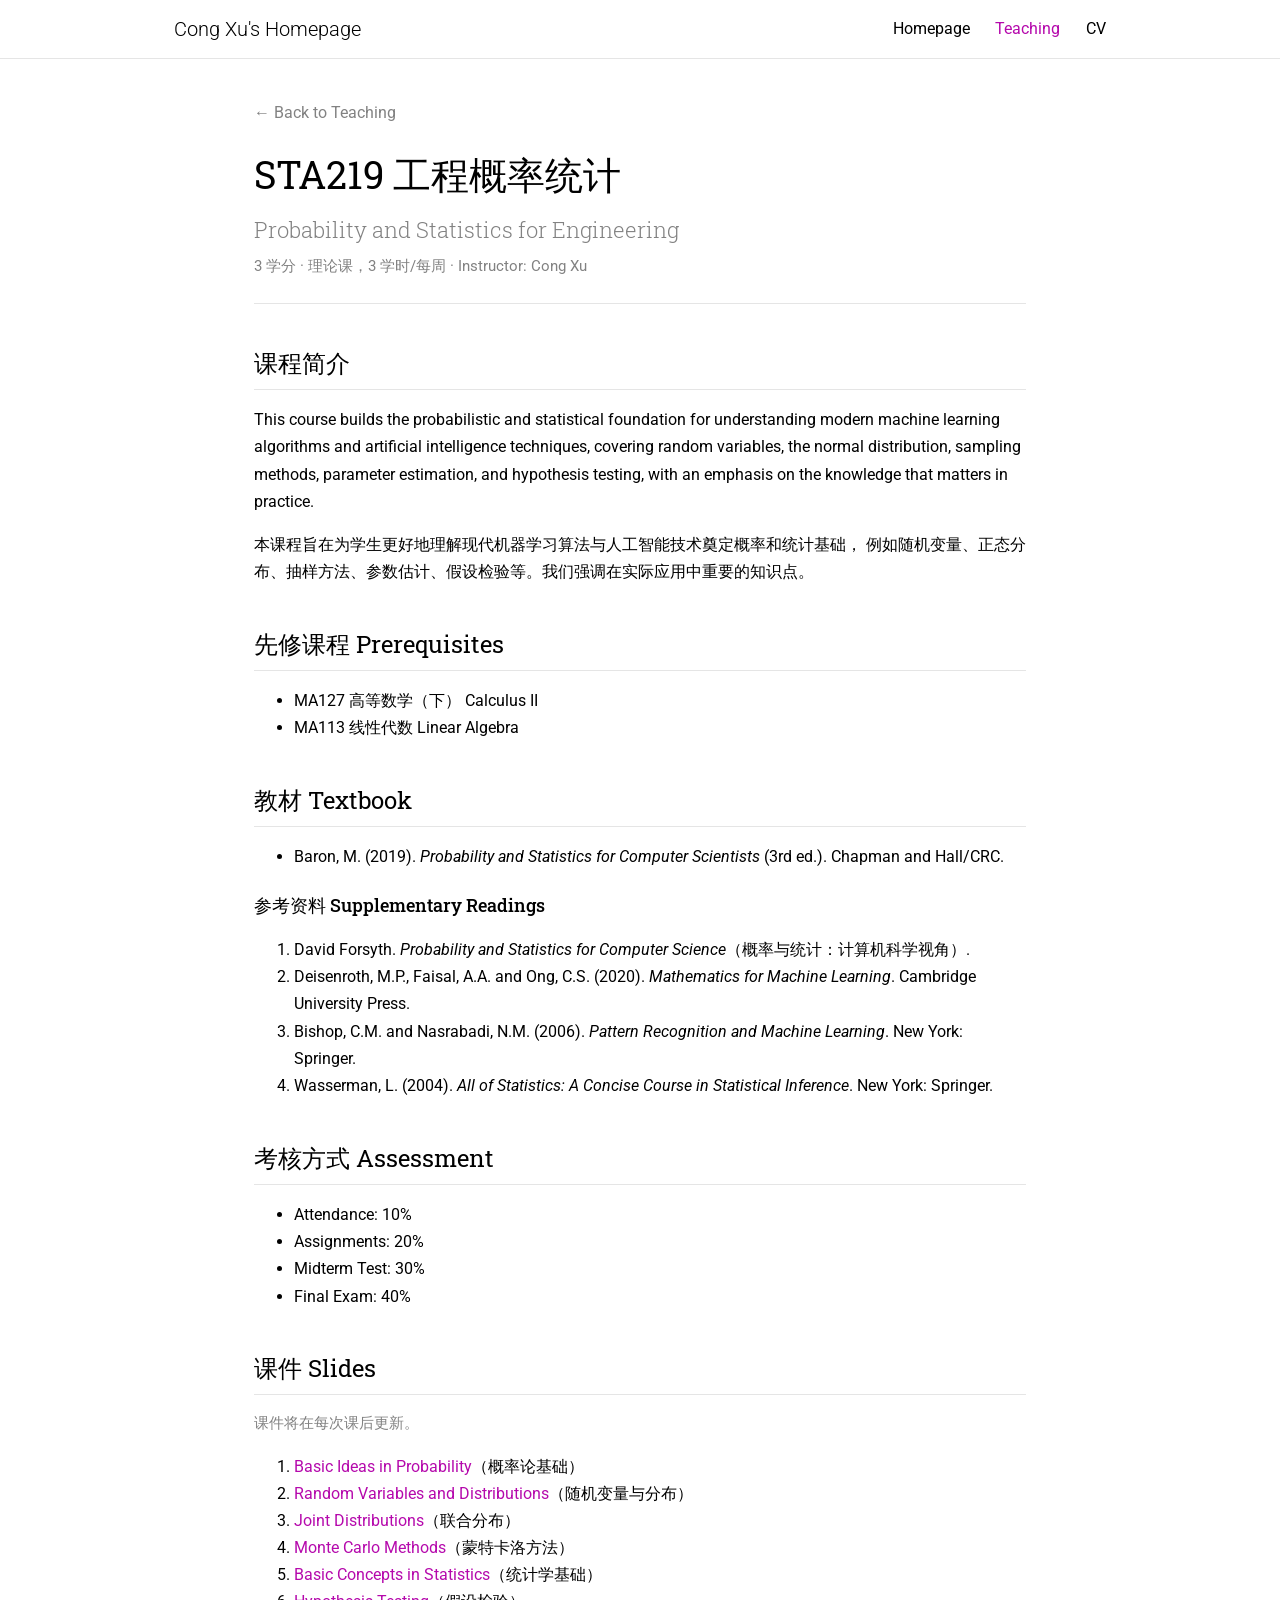
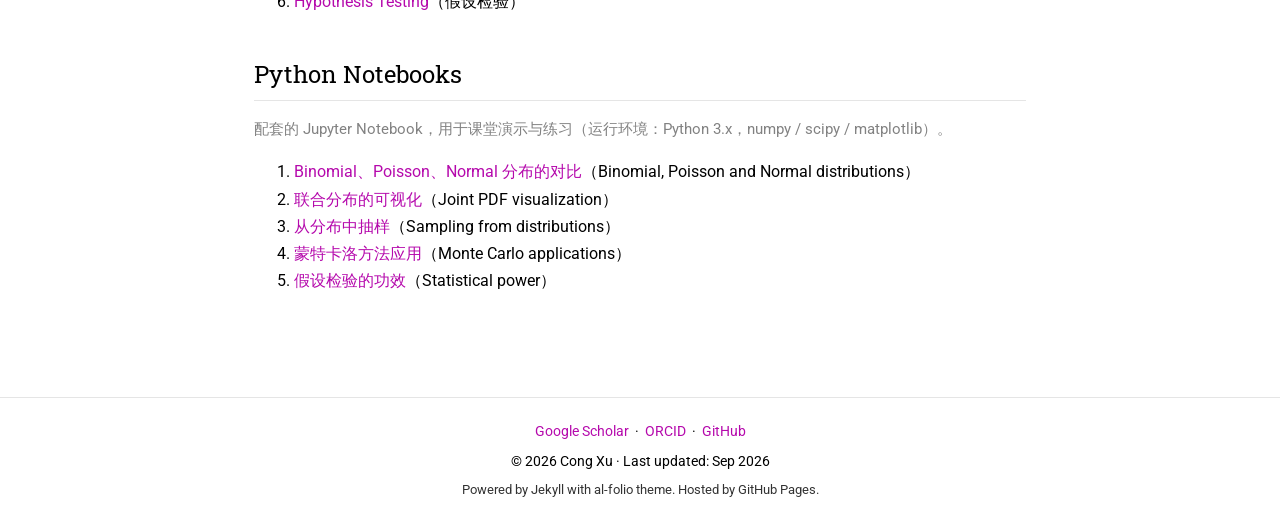
==== teaching/course-sta219.html @ d45e4062 "Publish academic homepage (Homepage / Teaching / CV)" ====
<!DOCTYPE html>
<html lang="en">
<head>
  <meta charset="UTF-8">
  <meta name="viewport" content="width=device-width, initial-scale=1.0">
  <title>STA219 — Probability and Statistics for Engineering — Cong Xu</title>
  <link rel="stylesheet" href="https://fonts.googleapis.com/css?family=Roboto:300,400,500,700|Roboto+Slab:300,400,500,700&amp;display=swap">
  <link rel="stylesheet" href="../assets/css/style.css">
</head>
<body>

  <nav class="site-nav">
    <div class="nav-container">
      <a class="nav-brand" href="../index.html">Cong Xu's Homepage</a>
      <button class="nav-toggle" aria-label="Toggle navigation">&#9776;</button>
      <ul class="nav-links">
        <li><a href="../index.html">Homepage</a></li>
        <li><a href="../teaching.html" class="active">Teaching</a></li>
        <li><a href="../cv.html">CV</a></li>
      </ul>
    </div>
  </nav>

  <main class="page-content">
    <div class="container container-narrow">

      <p class="breadcrumb"><a href="../teaching.html">&larr; Back to Teaching</a></p>

      <header class="course-header">
        <h1 class="page-title">STA219 工程概率统计 <span class="course-title-en">Probability and Statistics for Engineering</span></h1>
        <p class="course-meta">3 学分 &middot; 理论课，3 学时/每周 &middot; Instructor: Cong Xu</p>
      </header>

      <hr>

      <!-- ============ 课程简介（中英双语，仿 al-folio 排版） ============ -->
      <section class="section">
        <h2>课程简介</h2>
        <p>
          This course builds the probabilistic and statistical foundation for understanding
          modern machine learning algorithms and artificial intelligence techniques, covering
          random variables, the normal distribution, sampling methods, parameter estimation,
          and hypothesis testing, with an emphasis on the knowledge that matters in practice.
        </p>
        <p>
          本课程旨在为学生更好地理解现代机器学习算法与人工智能技术奠定概率和统计基础，
          例如随机变量、正态分布、抽样方法、参数估计、假设检验等。我们强调在实际应用中重要的知识点。
        </p>
      </section>

      <!-- ============ 先修课程 ============ -->
      <section class="section">
        <h2>先修课程 Prerequisites</h2>
        <ul>
          <li>MA127 高等数学（下） Calculus II</li>
          <li>MA113 线性代数 Linear Algebra</li>
        </ul>
      </section>

      <!-- ============ 教材 ============ -->
      <section class="section">
        <h2>教材 Textbook</h2>
        <ul>
          <li>Baron, M. (2019). <em>Probability and Statistics for Computer Scientists</em> (3rd ed.). Chapman and Hall/CRC.</li>
        </ul>

        <h3>参考资料 Supplementary Readings</h3>
        <ol>
          <li>David Forsyth. <em>Probability and Statistics for Computer Science</em>（概率与统计：计算机科学视角）.</li>
          <li>Deisenroth, M.P., Faisal, A.A. and Ong, C.S. (2020). <em>Mathematics for Machine Learning</em>. Cambridge University Press.</li>
          <li>Bishop, C.M. and Nasrabadi, N.M. (2006). <em>Pattern Recognition and Machine Learning</em>. New York: Springer.</li>
          <li>Wasserman, L. (2004). <em>All of Statistics: A Concise Course in Statistical Inference</em>. New York: Springer.</li>
        </ol>
      </section>

      <!-- ============ 考核方式 ============ -->
      <section class="section">
        <h2>考核方式 Assessment</h2>
        <ul>
          <li>Attendance: 10%</li>
          <li>Assignments: 20%</li>
          <li>Midterm Test: 30%</li>
          <li>Final Exam: 40%</li>
        </ul>
      </section>

      <!-- ============ 课件（有序列表，仿 STA203 风格） ============ -->
      <section class="section">
        <h2>课件 Slides</h2>
        <p class="hint">课件将在每次课后更新。</p>
        <ol>
          <li><a href="slides/sta219/chapter1.pdf">Basic Ideas in Probability</a>（概率论基础）</li>
          <li><a href="slides/sta219/chapter2.pdf">Random Variables and Distributions</a>（随机变量与分布）</li>
          <li><a href="slides/sta219/chapter3.pdf">Joint Distributions</a>（联合分布）</li>
          <li><a href="slides/sta219/chapter4.pdf">Monte Carlo Methods</a>（蒙特卡洛方法）</li>
          <li><a href="slides/sta219/chapter5.pdf">Basic Concepts in Statistics</a>（统计学基础）</li>
          <li><a href="slides/sta219/chapter6.pdf">Hypothesis Testing</a>（假设检验）</li>
        </ol>
      </section>

      <!-- ============ Python Notebooks（有序列表） ============ -->
      <section class="section">
        <h2>Python Notebooks</h2>
        <p class="hint">配套的 Jupyter Notebook，用于课堂演示与练习（运行环境：Python 3.x，numpy / scipy / matplotlib）。</p>
        <ol>
          <li><a href="notebooks/sta219/BinomialPoissonNormal.ipynb">Binomial、Poisson、Normal 分布的对比</a>（Binomial, Poisson and Normal distributions）</li>
          <li><a href="notebooks/sta219/JointPDFVisualization.ipynb">联合分布的可视化</a>（Joint PDF visualization）</li>
          <li><a href="notebooks/sta219/SamplingFromDistributions.ipynb">从分布中抽样</a>（Sampling from distributions）</li>
          <li><a href="notebooks/sta219/MonteCarloApplications.ipynb">蒙特卡洛方法应用</a>（Monte Carlo applications）</li>
          <li><a href="notebooks/sta219/StatisticalPower.ipynb">假设检验的功效</a>（Statistical power）</li>
        </ol>
      </section>

    </div>
  </main>

  <footer class="site-footer">
    <div class="container">
      <p class="footer-links">
        <a href="https://scholar.google.com/citations?user=wXfyWHMAAAAJ&amp;hl=en" target="_blank" rel="noopener">Google Scholar</a> &nbsp;·&nbsp;
        <a href="https://orcid.org/0000-0002-8047-0488" target="_blank" rel="noopener">ORCID</a> &nbsp;·&nbsp;
        <a href="http://github.com/helenxu" target="_blank" rel="noopener">GitHub</a>
      </p>
      <p>© 2026 Cong Xu · Last updated: Sep 2026</p>
      <p class="footer-powered">Powered by Jekyll with al-folio theme. Hosted by GitHub Pages.</p>
    </div>
  </footer>

  <script src="../assets/js/main.js"></script>
</body>
</html>
---- assets/css/style.css ----
/* =========================================================
   学术个人主页样式 · 简洁学术风（参考 al-folio）
   ========================================================= */

:root {
  /* 配色与字体参考 al-folio 主题（zhuosongz.github.io） */
  --accent: #b509ac;              /* al-folio --global-theme-color */
  --accent-bg: rgba(181, 9, 172, 0.05);
  --text: #000000;                /* al-folio --global-text-color */
  --text-muted: #828282;          /* al-folio --global-text-color-light */
  --bg: #ffffff;
  --bg-light: #f8f9fa;
  --border: rgba(0, 0, 0, 0.1);   /* al-folio --global-divider-color */
  --shadow: 0 2px 8px rgba(0, 0, 0, 0.08);
  --radius: 6px;
  --max-width: 980px;

  --font-body: "Roboto", -apple-system, BlinkMacSystemFont, "Helvetica Neue",
               Arial, "PingFang SC", "Microsoft YaHei", sans-serif;
  --font-heading: "Roboto Slab", "Roboto", -apple-system, "PingFang SC",
                  "Microsoft YaHei", serif;
}

* { box-sizing: border-box; }

html { scroll-behavior: smooth; }

body {
  margin: 0;
  font-family: var(--font-body);
  font-weight: 400;
  color: var(--text);
  background: var(--bg);
  line-height: 1.7;
  font-size: 16px;
}

h1, h2, h3, h4, h5, h6 {
  font-family: var(--font-heading);
  font-weight: 400;
  color: var(--text);
}

p, li { color: var(--text); }

a { color: var(--accent); text-decoration: none; }
a:hover { color: var(--accent); text-decoration: underline; }

.container {
  max-width: var(--max-width);
  margin: 0 auto;
  padding: 0 1.5rem;
}

.container-narrow { max-width: 820px; }

/* ============ 导航栏 ============ */
.site-nav {
  border-bottom: 1px solid var(--border);
  background: var(--bg);
  position: sticky;
  top: 0;
  z-index: 100;
}

.nav-container {
  max-width: var(--max-width);
  margin: 0 auto;
  padding: 0 1.5rem;
  display: flex;
  align-items: center;
  justify-content: space-between;
  height: 58px;
}

.nav-brand {
  font-size: 1.25rem;
  color: var(--text);
  font-weight: 300;
  white-space: nowrap;
}
.nav-brand:hover { text-decoration: none; color: var(--text); }

.nav-links {
  display: flex;
  list-style: none;
  margin: 0;
  padding: 0;
  gap: 1.6rem;
}

.nav-links a {
  color: var(--text);
  font-size: 0.98rem;
}
.nav-links a:hover { color: var(--accent); text-decoration: none; }
.nav-links a.active { color: var(--accent); }

/* 移动端折叠 */
.nav-toggle {
  display: none;
  background: none;
  border: none;
  font-size: 1.4rem;
  cursor: pointer;
  color: var(--text);
}

@media (max-width: 640px) {
  .nav-toggle { display: block; }
  .nav-links {
    display: none;
    position: absolute;
    top: 58px;
    left: 0;
    right: 0;
    flex-direction: column;
    background: var(--bg);
    border-bottom: 1px solid var(--border);
    padding: 1rem 1.5rem;
    gap: 0.8rem;
  }
  .nav-links.open { display: flex; }
}

/* ============ 页面标题 ============ */
.page-content { padding: 2.5rem 0 4rem; min-height: calc(100vh - 200px); }

.page-title { font-size: 2.4rem; font-weight: 400; margin: 0 0 0.3rem; }
.page-subtitle { color: var(--text-muted); margin-top: 0; }

/* Teaching 页分隔线 + 右侧水印字 */
.section-divider {
  position: relative;
  border-bottom: 1px solid var(--border);
  margin: 2.2rem 0 1.8rem;
}
.section-divider .watermark {
  position: absolute;
  right: 0;
  bottom: -0.55em;
  font-size: 1.8rem;
  color: rgba(0, 0, 0, 0.07);
  background: var(--bg);
  padding-left: 0.4em;
}

/* ============ 首页个人信息 ============ */
.profile-header {
  display: flex;
  gap: 2rem;
  align-items: flex-start;
  margin-bottom: 2rem;
}

.profile-photo { flex-shrink: 0; }

.photo-placeholder,
.profile-photo img {
  width: 150px;
  height: 150px;
  border-radius: 4px;
  object-fit: cover;
}

.photo-placeholder {
  display: flex;
  align-items: center;
  justify-content: center;
  background: var(--bg-light);
  border: 1px dashed var(--border);
  color: var(--text-muted);
  font-size: 0.9rem;
}

.profile-info h1 { margin: 0 0 0.4rem; font-size: 2.1rem; font-weight: 400; }
.profile-title { margin: 0; font-weight: 400; }
.profile-affiliation { margin: 0.1rem 0; color: var(--text-muted); }
.profile-contact { margin: 0.5rem 0; }
.profile-links a { margin-right: 0.2rem; }

@media (max-width: 640px) {
  .profile-header { flex-direction: column; }
}

/* ============ 区块 ============ */
.section { margin: 2.4rem 0; }
.section h2 {
  font-size: 1.5rem;
  font-weight: 400;
  border-bottom: 1px solid var(--border);
  padding-bottom: 0.35rem;
  margin-bottom: 1rem;
}
.section h3 { font-size: 1.12rem; font-weight: 500; margin: 1.2rem 0 0.4rem; }

.placeholder { color: var(--text-muted); font-style: italic; }

hr { border: none; border-top: 1px solid var(--border); margin: 1.5rem 0; }

/* News */
.news-list { padding-left: 1.2rem; }
.news-list li { margin-bottom: 0.4rem; }
.news-list em { color: var(--text-muted); margin-right: 0.4rem; }

/* Publications */
.pub-list { padding-left: 1.4rem; }
.pub-list li { margin-bottom: 0.8rem; }

/* ============ Teaching 课程卡片 ============ */
.course-grid {
  display: grid;
  grid-template-columns: repeat(auto-fill, minmax(230px, 1fr));
  gap: 1.6rem;
}

.course-card {
  display: block;
  background: var(--bg);
  border: 1px solid var(--border);
  border-radius: var(--radius);
  box-shadow: var(--shadow);
  overflow: hidden;
  color: var(--text);
  transition: transform 0.15s ease, box-shadow 0.15s ease;
}
.course-card:hover {
  text-decoration: none;
  transform: translateY(-3px);
  box-shadow: 0 6px 16px rgba(0, 0, 0, 0.12);
}

.course-cover img,
.cover-placeholder {
  width: 100%;
  aspect-ratio: 1 / 1;
  object-fit: cover;
  display: block;
}

.cover-placeholder {
  display: flex;
  align-items: center;
  justify-content: center;
  color: #fff;
  font-size: 1.05rem;
  letter-spacing: 0.1em;
}
.cover-purple { background: linear-gradient(135deg, #6a5acd, #a626a4); }
.cover-teal   { background: linear-gradient(135deg, #0d9488, #0891b2); }
.cover-blue   { background: linear-gradient(135deg, #2563eb, #0ea5e9); }

.course-card-body { padding: 1rem 1.2rem 1.2rem; }
.course-code { font-size: 1.6rem; font-weight: 500; margin: 0; }
.course-name { margin: 0.2rem 0 0.5rem; font-size: 1rem; }
.course-level { color: var(--text-muted); font-size: 0.88rem; margin: 0; }

/* ============ 课程详情页 ============ */
.breadcrumb { margin-top: 0; }
.breadcrumb a { color: var(--text-muted); }
.breadcrumb a:hover { color: var(--accent); }

.course-meta {
  margin: 0.15rem 0;
  color: var(--text-muted);
  font-size: 0.95rem;
}

.course-title-en {
  display: block;
  font-size: 1.4rem;
  font-weight: 300;
  color: var(--text-muted);
  margin-top: 0.2rem;
}

.in-preparation {
  font-size: 1.15rem;
  color: var(--text-muted);
  font-style: italic;
}

.hint { color: var(--text-muted); font-size: 0.92rem; }

.textbook-list { padding-left: 1.2rem; }

/* 课件 / Notebook 文件表格 */
.file-table {
  width: 100%;
  border-collapse: collapse;
  font-size: 0.95rem;
}
.file-table th, .file-table td {
  text-align: left;
  padding: 0.55rem 0.7rem;
  border-bottom: 1px solid var(--border);
}
.file-table th {
  background: var(--accent-bg);
  font-weight: 500;
  color: var(--text-muted);
}
.file-table tr:hover td { background: #fafafa; }

/* ============ CV 页 ============ */
.cv-header-row {
  display: flex;
  align-items: center;
  justify-content: space-between;
  flex-wrap: wrap;
  gap: 1rem;
}

.btn {
  display: inline-block;
  padding: 0.45rem 1.1rem;
  border: 1px solid var(--accent);
  border-radius: var(--radius);
  color: var(--accent);
  font-size: 0.95rem;
  transition: background 0.15s ease, color 0.15s ease;
}
.btn:hover { background: var(--accent); color: #fff; text-decoration: none; }

.cv-contact { margin: 0.2rem 0 0; color: var(--text-muted); font-size: 0.95rem; }

.cv-list { list-style: none; padding-left: 0; }
.cv-list li { margin-bottom: 1rem; }
.cv-date { color: var(--text-muted); font-size: 0.9rem; }
.cv-note { color: var(--text-muted); font-size: 0.92rem; }

/* ============ 页脚 ============ */
.site-footer {
  border-top: 1px solid var(--border);
  padding: 1.4rem 0;
  color: var(--text-muted);
  font-size: 0.88rem;
}
.site-footer p { margin: 0; text-align: center; }
.site-footer .footer-links { margin-bottom: 0.4rem; }
.site-footer .footer-powered { margin-top: 0.3rem; font-size: 0.82rem; opacity: 0.8; }
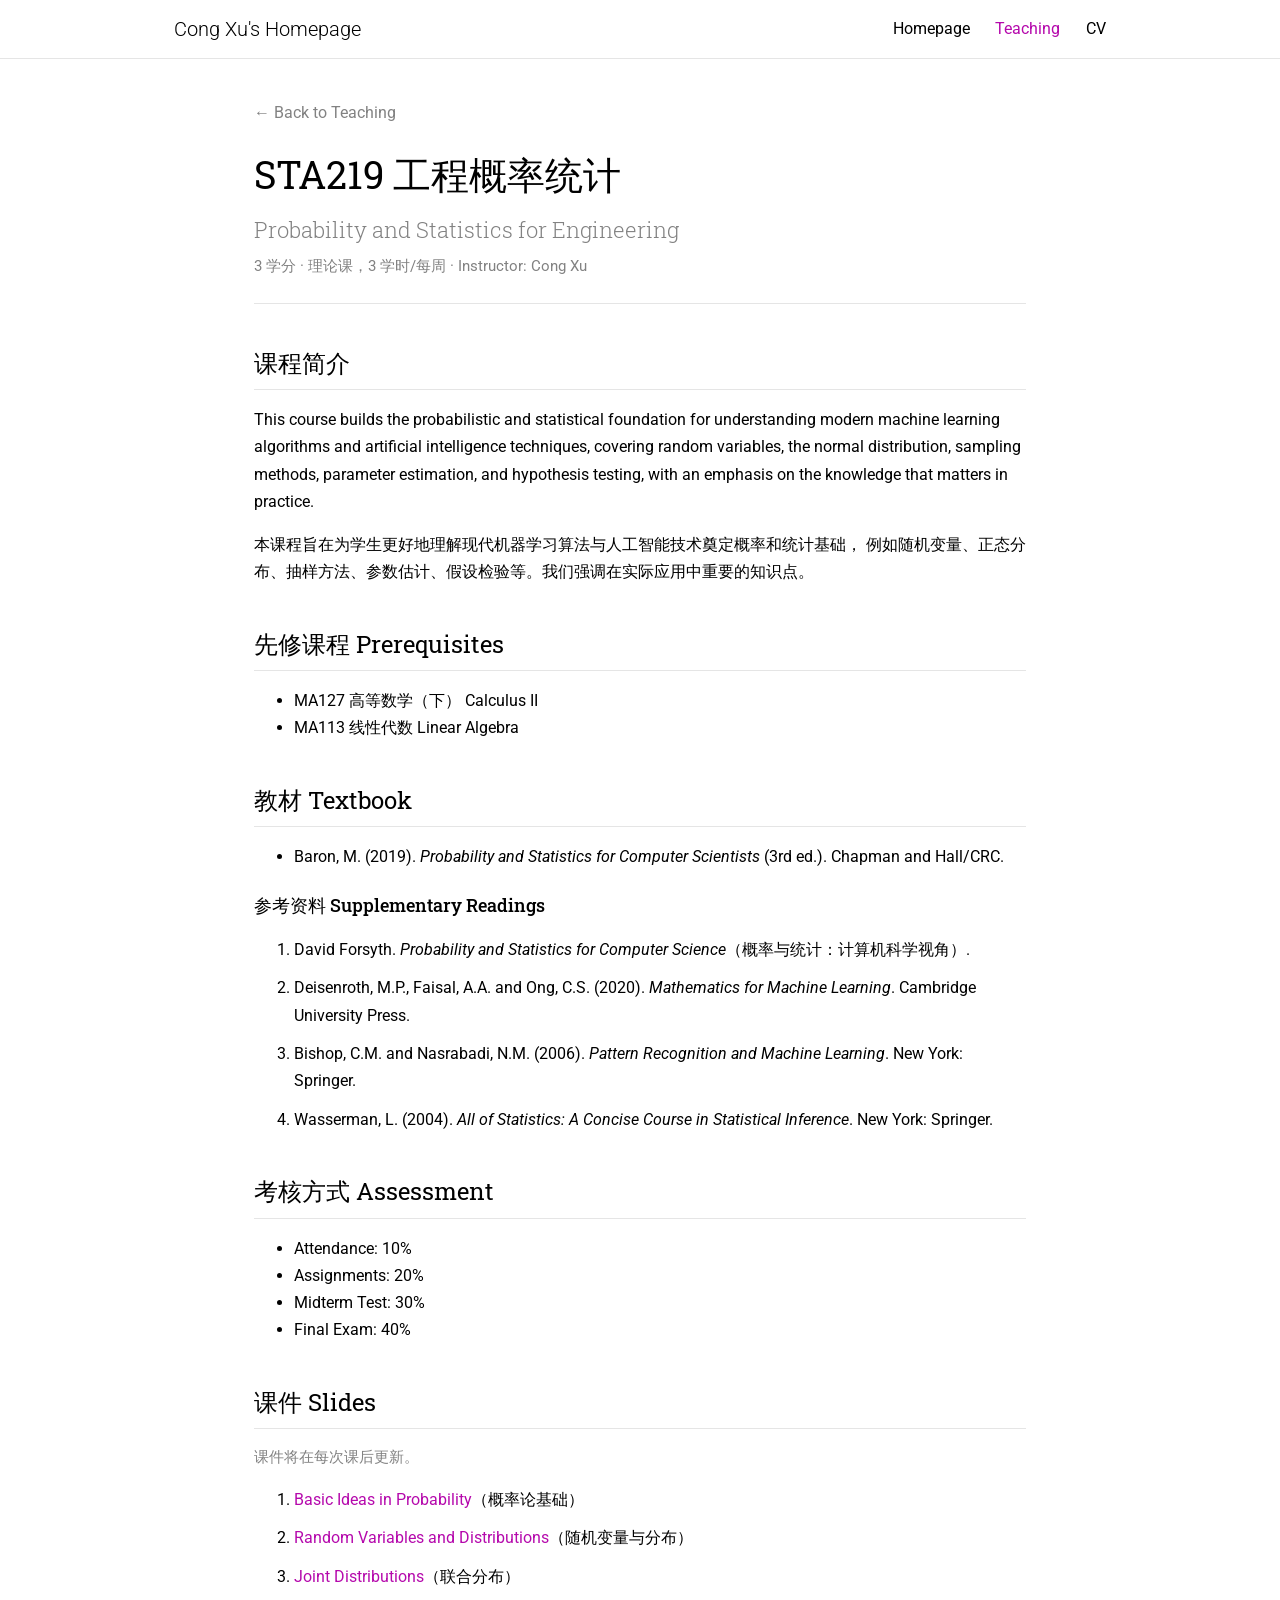
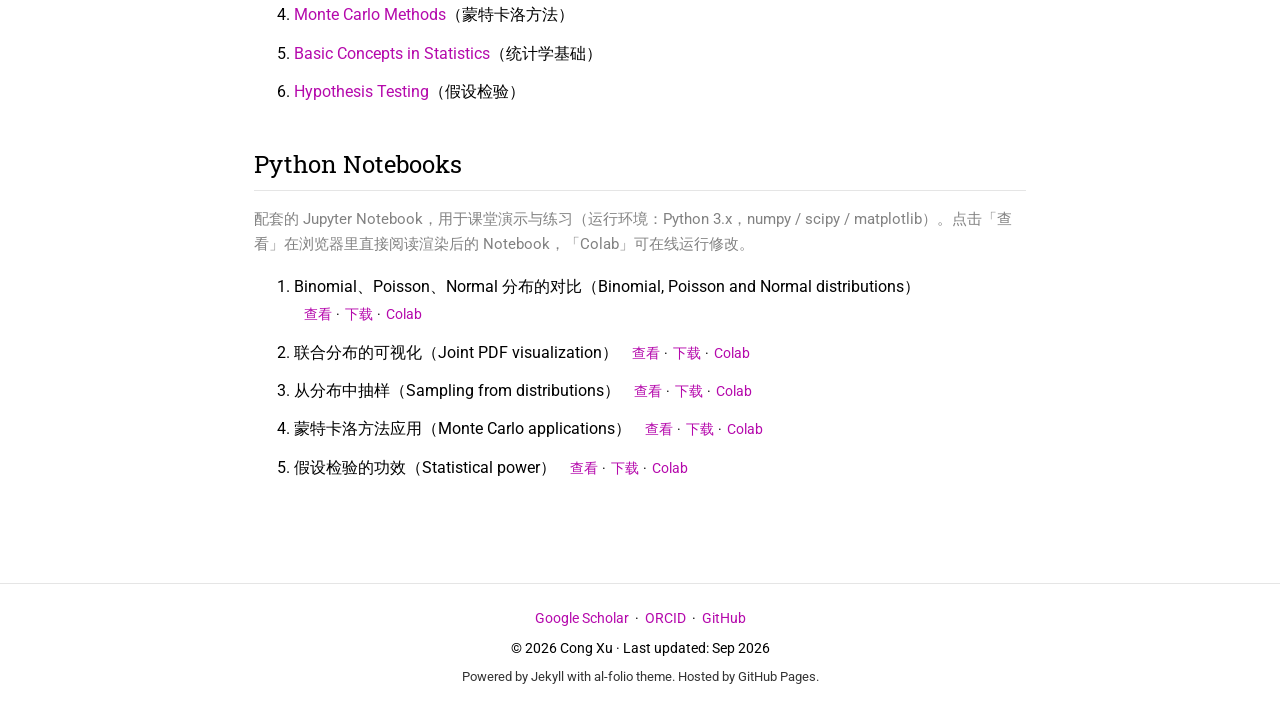
==== commit aa270c96: "Render Python notebooks as HTML for in-browser viewing" ====
--- a/teaching/course-sta219.html
+++ b/teaching/course-sta219.html
@@ -101,13 +101,48 @@
       <!-- ============ Python Notebooks（有序列表） ============ -->
       <section class="section">
         <h2>Python Notebooks</h2>
-        <p class="hint">配套的 Jupyter Notebook，用于课堂演示与练习（运行环境：Python 3.x，numpy / scipy / matplotlib）。</p>
+        <p class="hint">配套的 Jupyter Notebook，用于课堂演示与练习（运行环境：Python 3.x，numpy / scipy / matplotlib）。点击「查看」在浏览器里直接阅读渲染后的 Notebook，「Colab」可在线运行修改。</p>
         <ol>
-          <li><a href="notebooks/sta219/BinomialPoissonNormal.ipynb">Binomial、Poisson、Normal 分布的对比</a>（Binomial, Poisson and Normal distributions）</li>
-          <li><a href="notebooks/sta219/JointPDFVisualization.ipynb">联合分布的可视化</a>（Joint PDF visualization）</li>
-          <li><a href="notebooks/sta219/SamplingFromDistributions.ipynb">从分布中抽样</a>（Sampling from distributions）</li>
-          <li><a href="notebooks/sta219/MonteCarloApplications.ipynb">蒙特卡洛方法应用</a>（Monte Carlo applications）</li>
-          <li><a href="notebooks/sta219/StatisticalPower.ipynb">假设检验的功效</a>（Statistical power）</li>
+          <li>
+            Binomial、Poisson、Normal 分布的对比（Binomial, Poisson and Normal distributions）
+            <span class="nb-links">
+              <a href="notebooks/sta219/BinomialPoissonNormal.html">查看</a> ·
+              <a href="notebooks/sta219/BinomialPoissonNormal.ipynb" download>下载</a> ·
+              <a href="https://colab.research.google.com/github/helenxu/helenxu.github.io/blob/master/teaching/notebooks/sta219/BinomialPoissonNormal.ipynb" target="_blank" rel="noopener">Colab</a>
+            </span>
+          </li>
+          <li>
+            联合分布的可视化（Joint PDF visualization）
+            <span class="nb-links">
+              <a href="notebooks/sta219/JointPDFVisualization.html">查看</a> ·
+              <a href="notebooks/sta219/JointPDFVisualization.ipynb" download>下载</a> ·
+              <a href="https://colab.research.google.com/github/helenxu/helenxu.github.io/blob/master/teaching/notebooks/sta219/JointPDFVisualization.ipynb" target="_blank" rel="noopener">Colab</a>
+            </span>
+          </li>
+          <li>
+            从分布中抽样（Sampling from distributions）
+            <span class="nb-links">
+              <a href="notebooks/sta219/SamplingFromDistributions.html">查看</a> ·
+              <a href="notebooks/sta219/SamplingFromDistributions.ipynb" download>下载</a> ·
+              <a href="https://colab.research.google.com/github/helenxu/helenxu.github.io/blob/master/teaching/notebooks/sta219/SamplingFromDistributions.ipynb" target="_blank" rel="noopener">Colab</a>
+            </span>
+          </li>
+          <li>
+            蒙特卡洛方法应用（Monte Carlo applications）
+            <span class="nb-links">
+              <a href="notebooks/sta219/MonteCarloApplications.html">查看</a> ·
+              <a href="notebooks/sta219/MonteCarloApplications.ipynb" download>下载</a> ·
+              <a href="https://colab.research.google.com/github/helenxu/helenxu.github.io/blob/master/teaching/notebooks/sta219/MonteCarloApplications.ipynb" target="_blank" rel="noopener">Colab</a>
+            </span>
+          </li>
+          <li>
+            假设检验的功效（Statistical power）
+            <span class="nb-links">
+              <a href="notebooks/sta219/StatisticalPower.html">查看</a> ·
+              <a href="notebooks/sta219/StatisticalPower.ipynb" download>下载</a> ·
+              <a href="https://colab.research.google.com/github/helenxu/helenxu.github.io/blob/master/teaching/notebooks/sta219/StatisticalPower.ipynb" target="_blank" rel="noopener">Colab</a>
+            </span>
+          </li>
         </ol>
       </section>
 
--- a/assets/css/style.css
+++ b/assets/css/style.css
@@ -282,6 +282,16 @@
 
 .hint { color: var(--text-muted); font-size: 0.92rem; }
 
+/* Notebook / 课件条目的辅助链接组（查看 · 下载 · Colab） */
+.nb-links {
+  display: inline-block;
+  margin-left: 0.5rem;
+  font-size: 0.85rem;
+  white-space: nowrap;
+}
+.nb-links a { margin: 0 0.1rem; }
+.section ol li { margin-bottom: 0.7rem; }
+
 .textbook-list { padding-left: 1.2rem; }
 
 /* 课件 / Notebook 文件表格 */
